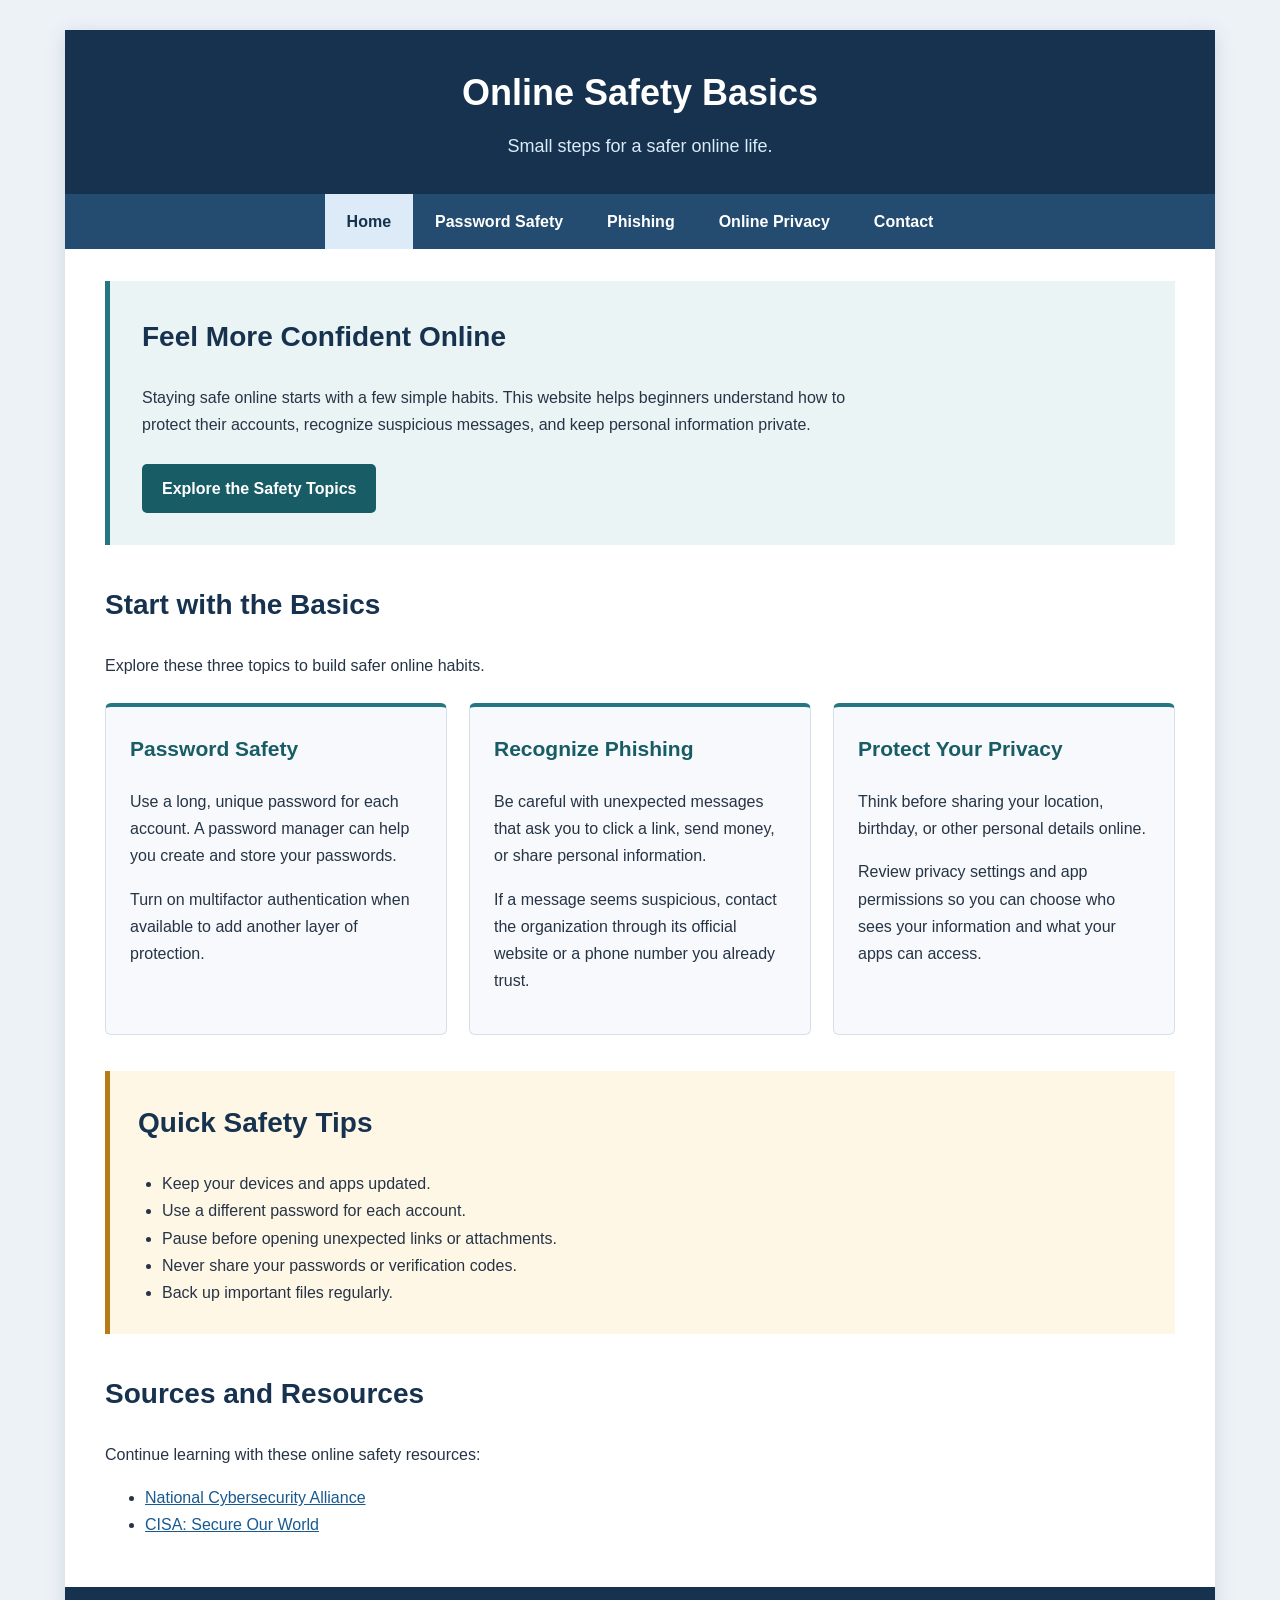
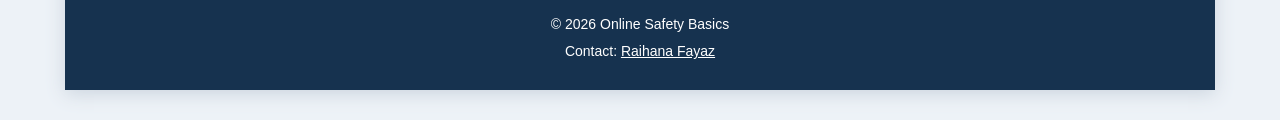
==== index.html @ 565f4356 "Add files via upload" ====
<!DOCTYPE html>
<html lang="en">
<head>
    <meta charset="UTF-8">
    <meta name="viewport" content="width=device-width, initial-scale=1.0">
    <meta name="description"
          content="Simple lessons about password safety, phishing, and online privacy for beginners.">
    <title>Online Safety Basics | Home</title>
    <link rel="stylesheet" href="style.css">
</head>
<body>
    <div id="wrapper">
        <header>
            <h1>Online Safety Basics</h1>
            <p>Small steps for a safer online life.</p>
        </header>

        <nav aria-label="Main navigation">
            <ul>
                <li><a href="index.html" aria-current="page">Home</a></li>
                <li><a href="#passwords">Password Safety</a></li>
                <li><a href="#phishing">Phishing</a></li>
                <li><a href="#privacy">Online Privacy</a></li>
                <li><a href="#contact">Contact</a></li>
            </ul>
        </nav>

        <main>
            <section class="welcome">
                <h2>Feel More Confident Online</h2>
                <p>
                    Staying safe online starts with a few simple habits.
                    This website helps beginners understand how to protect
                    their accounts, recognize suspicious messages, and
                    keep personal information private.
                </p>
                <a class="button" href="#topics">Explore the Safety Topics</a>
            </section>

            <section id="topics">
                <h2>Start with the Basics</h2>
                <p>Explore these three topics to build safer online habits.</p>

                <div class="topics">
                    <section class="card" id="passwords">
                        <h3>Password Safety</h3>
                        <p>
                            Use a long, unique password for each account.
                            A password manager can help you create and
                            store your passwords.
                        </p>
                        <p>
                            Turn on multifactor authentication when
                            available to add another layer of protection.
                        </p>
                    </section>

                    <section class="card" id="phishing">
                        <h3>Recognize Phishing</h3>
                        <p>
                            Be careful with unexpected messages that ask
                            you to click a link, send money, or share
                            personal information.
                        </p>
                        <p>
                            If a message seems suspicious, contact the
                            organization through its official website
                            or a phone number you already trust.
                        </p>
                    </section>

                    <section class="card" id="privacy">
                        <h3>Protect Your Privacy</h3>
                        <p>
                            Think before sharing your location, birthday,
                            or other personal details online.
                        </p>
                        <p>
                            Review privacy settings and app permissions
                            so you can choose who sees your information
                            and what your apps can access.
                        </p>
                    </section>
                </div>
            </section>

            <section class="tips">
                <h2>Quick Safety Tips</h2>
                <ul>
                    <li>Keep your devices and apps updated.</li>
                    <li>Use a different password for each account.</li>
                    <li>Pause before opening unexpected links or attachments.</li>
                    <li>Never share your passwords or verification codes.</li>
                    <li>Back up important files regularly.</li>
                </ul>
            </section>

            <section class="resources">
                <h2>Sources and Resources</h2>
                <p>Continue learning with these online safety resources:</p>
                <ul>
                    <li>
                        <a href="https://www.staysafeonline.org/">
                            National Cybersecurity Alliance
                        </a>
                    </li>
                    <li>
                        <a href="https://www.cisa.gov/secure-our-world">
                            CISA: Secure Our World
                        </a>
                    </li>
                </ul>
            </section>
        </main>

        <footer id="contact">
            <p>&copy; 2026 Online Safety Basics</p>
            <p>
                Contact:
                <a href="mailto:rfayaz@asu.edu">Raihana Fayaz</a>
            </p>
        </footer>
    </div>
</body>
</html>
---- style.css ----
* {
    box-sizing: border-box;
}

body {
    margin: 0;
    background-color: #edf2f7;
    color: #263445;
    font-family: Arial, Helvetica, sans-serif;
    font-size: 16px;
    line-height: 1.7;
}

#wrapper {
    max-width: 1150px;
    margin: 30px auto;
    background-color: #ffffff;
    box-shadow: 0 4px 18px #ccd5df;
}

header {
    padding: 32px 24px;
    background-color: #16324f;
    color: #ffffff;
    text-align: center;
}

h1 {
    margin: 0;
    font-size: 36px;
}

header p {
    margin: 8px 0 0;
    color: #dcebf7;
    font-size: 18px;
}

nav {
    background-color: #244b70;
}

nav ul {
    display: flex;
    justify-content: center;
    flex-wrap: wrap;
    margin: 0;
    padding: 0;
    list-style-type: none;
}

nav a {
    display: block;
    padding: 14px 22px;
    color: #ffffff;
    font-weight: bold;
    text-decoration: none;
}

nav a:hover,
nav a:focus,
nav a[aria-current="page"] {
    background-color: #dcebf7;
    color: #16324f;
}

main {
    padding: 32px 40px;
}

h2 {
    margin-top: 0;
    color: #16324f;
    font-size: 28px;
}

h3 {
    margin-top: 0;
    color: #185d65;
    font-size: 21px;
}

.welcome {
    margin-bottom: 36px;
    padding: 32px;
    background-color: #eaf4f5;
    border-left: 5px solid #247780;
}

.welcome p {
    max-width: 750px;
}

a {
    color: #175a91;
}

a:hover {
    text-decoration: none;
}

.button {
    display: inline-block;
    margin-top: 10px;
    padding: 11px 20px;
    background-color: #185d65;
    color: #ffffff;
    border-radius: 5px;
    font-weight: bold;
    text-decoration: none;
}

.button:hover,
.button:focus {
    background-color: #123f45;
}

.topics {
    display: flex;
    gap: 22px;
    margin-top: 24px;
}

.card {
    flex: 1;
    min-width: 0;
    padding: 24px;
    background-color: #f7f9fc;
    border: 1px solid #d5dfe9;
    border-top: 4px solid #247780;
    border-radius: 6px;
}

.tips {
    margin-top: 36px;
    padding: 28px;
    background-color: #fff7e6;
    border-left: 5px solid #b67b16;
}

.tips ul {
    margin-bottom: 0;
    padding-left: 24px;
}

.resources {
    margin-top: 36px;
}

footer {
    padding: 22px;
    background-color: #16324f;
    color: #ffffff;
    text-align: center;
    font-size: 14px;
}

footer p {
    margin: 4px 0;
}

footer a {
    color: #ffffff;
}

@media (max-width: 700px) {
    #wrapper {
        margin: 0;
    }

    main {
        padding: 24px 18px;
    }

    .topics {
        flex-direction: column;
    }

    h1 {
        font-size: 28px;
    }

    nav a {
        padding: 10px 14px;
    }
}
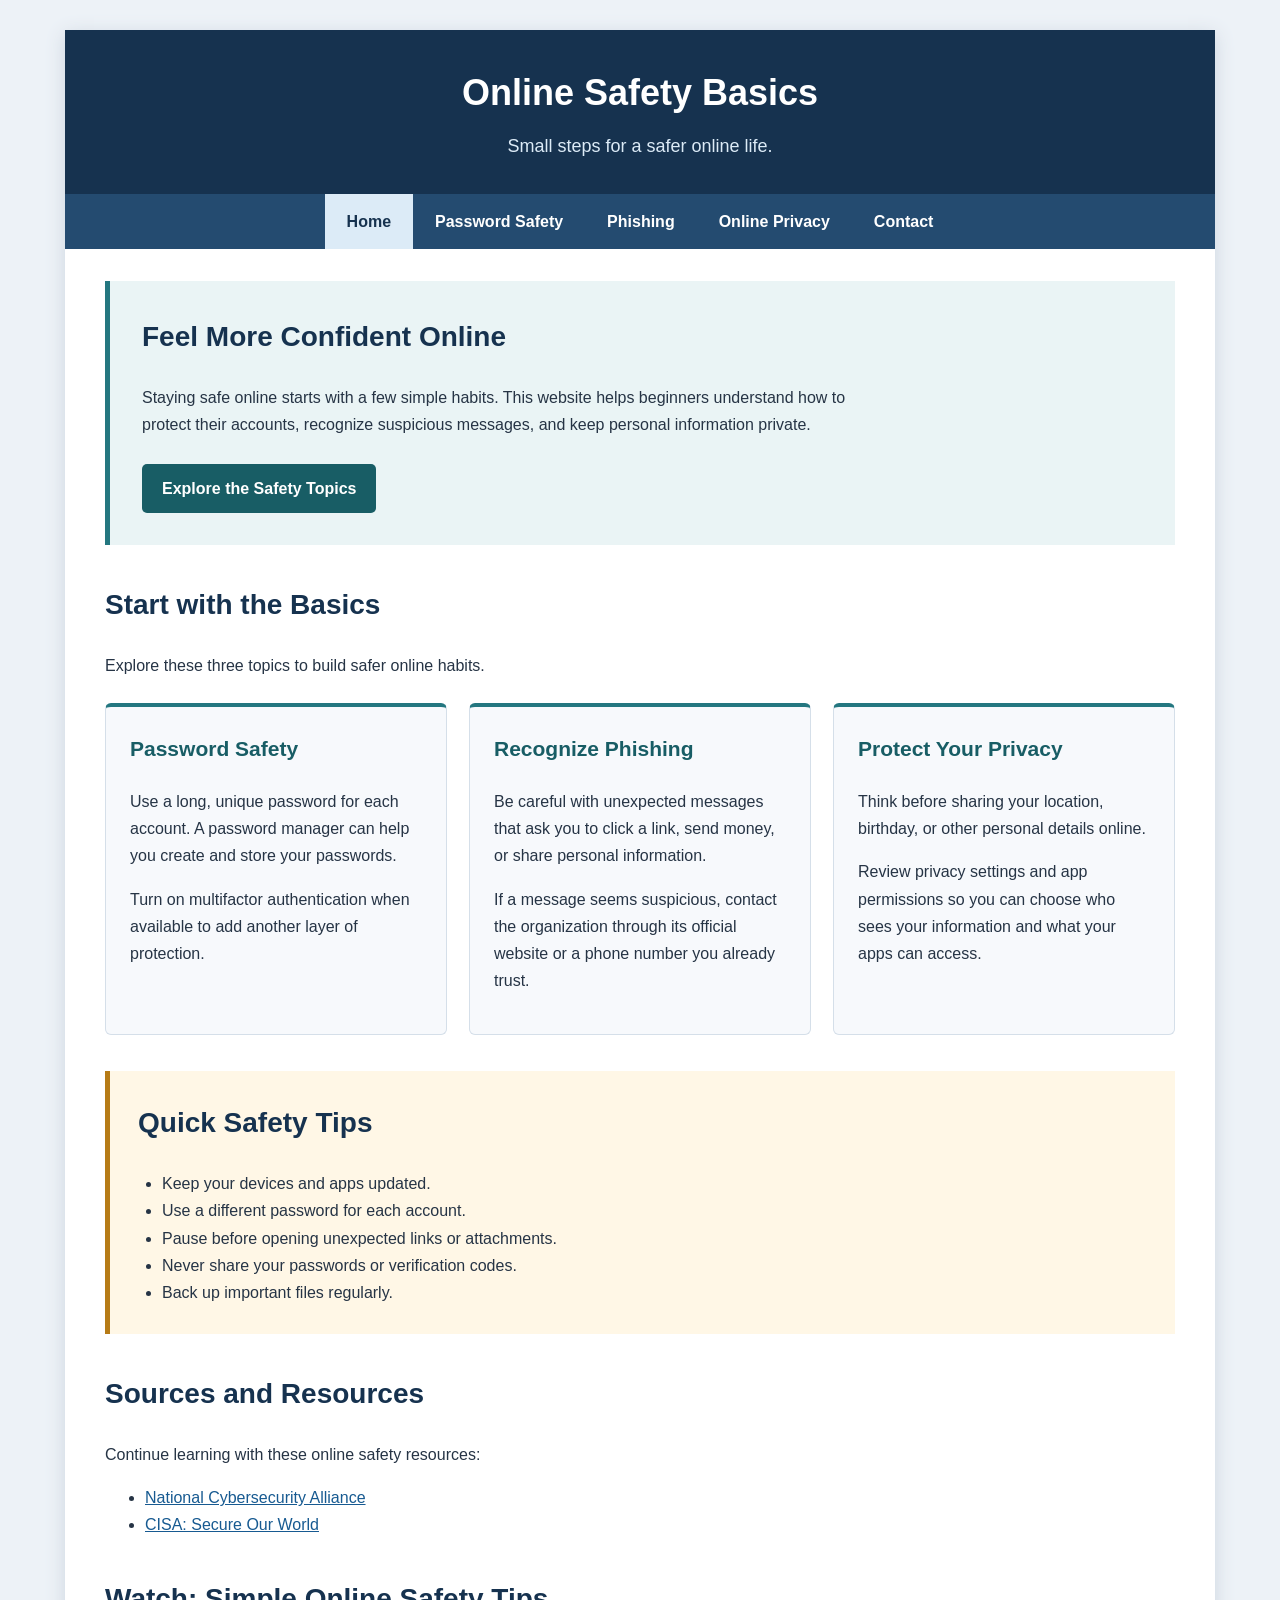
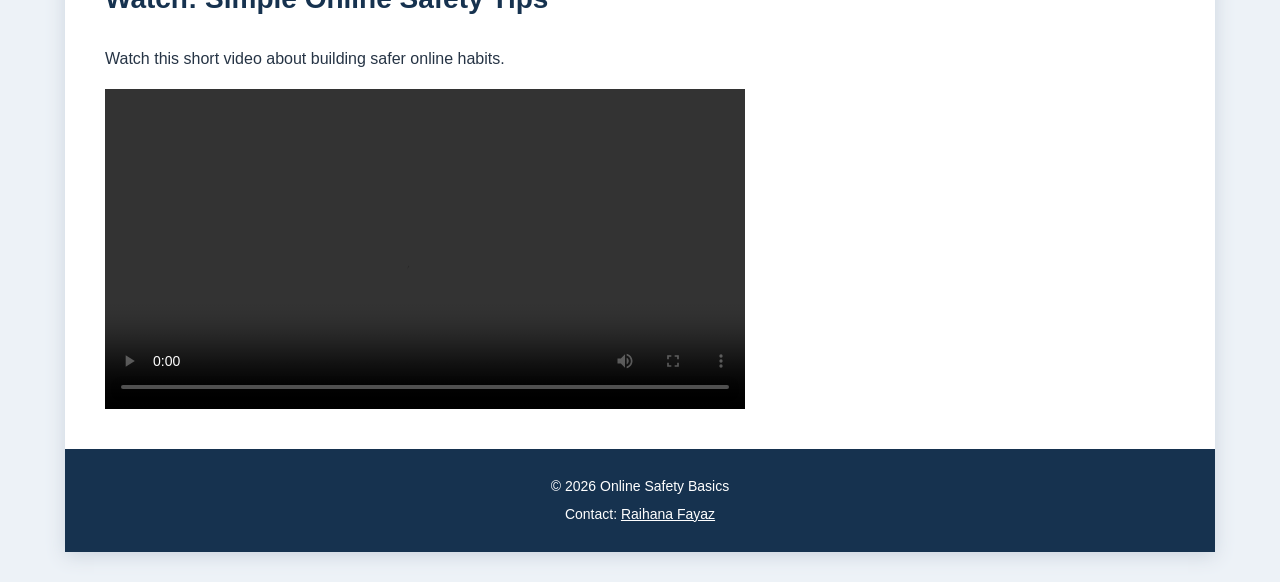
==== commit fc3ad894: "Add files via upload" ====
--- a/index.html
+++ b/index.html
@@ -1,6 +1,14 @@
 <!DOCTYPE html>
 <html lang="en">
 <head>
+    <!-- Google Analytics -->
+<script async src="https://www.googletagmanager.com/gtag/js?id=G-17QHZ6DF6H"></script>
+<script>
+  window.dataLayer = window.dataLayer || [];
+  function gtag(){dataLayer.push(arguments);}
+  gtag('js', new Date());
+  gtag('config', 'G-17QHZ6DF6H');
+</script>
     <meta charset="UTF-8">
     <meta name="viewport" content="width=device-width, initial-scale=1.0">
     <meta name="description"
@@ -18,10 +26,10 @@
         <nav aria-label="Main navigation">
             <ul>
                 <li><a href="index.html" aria-current="page">Home</a></li>
-                <li><a href="#passwords">Password Safety</a></li>
-                <li><a href="#phishing">Phishing</a></li>
-                <li><a href="#privacy">Online Privacy</a></li>
-                <li><a href="#contact">Contact</a></li>
+                <li><a href="passwords.html">Password Safety</a></li>
+                <li><a href="phishing.html">Phishing</a></li>
+                <li><a href="privacy.html">Online Privacy</a></li>
+                <li><a href="contact.html">Contact</a></li>
             </ul>
         </nav>
 
@@ -111,6 +119,14 @@
                     </li>
                 </ul>
             </section>
+            <section class="resources">
+    <h2>Watch: Simple Online Safety Tips</h2>
+    <p>Watch this short video about building safer online habits.</p>
+    <video controls preload="metadata" width="640" style="max-width: 100%;">
+        <source src="online-safety.mp4" type="video/mp4">
+        Your browser does not support this video.
+    </video>
+</section>
         </main>
 
         <footer id="contact">
--- a/style.css
+++ b/style.css
@@ -183,4 +183,15 @@
     nav a {
         padding: 10px 14px;
     }
-}+}
+/* Shared styles for the additional content pages. */
+.table-scroll { overflow-x: auto; }
+table { width: 100%; border-collapse: collapse; }
+caption { text-align: left; font-weight: bold; margin-bottom: 12px; }
+th, td { border: 1px solid #a7bdce; padding: 14px; text-align: left; vertical-align: top; }
+thead { background-color: #eaf4f5; }
+form { max-width: 650px; }
+label { display: block; margin-top: 18px; font-weight: bold; }
+input, select, textarea { width: 100%; padding: 12px; border: 1px solid #60768b; border-radius: 4px; font: inherit; }
+button { border: 0; cursor: pointer; font: inherit; }
+:focus-visible { outline: 3px solid #b67b16; outline-offset: 3px; }
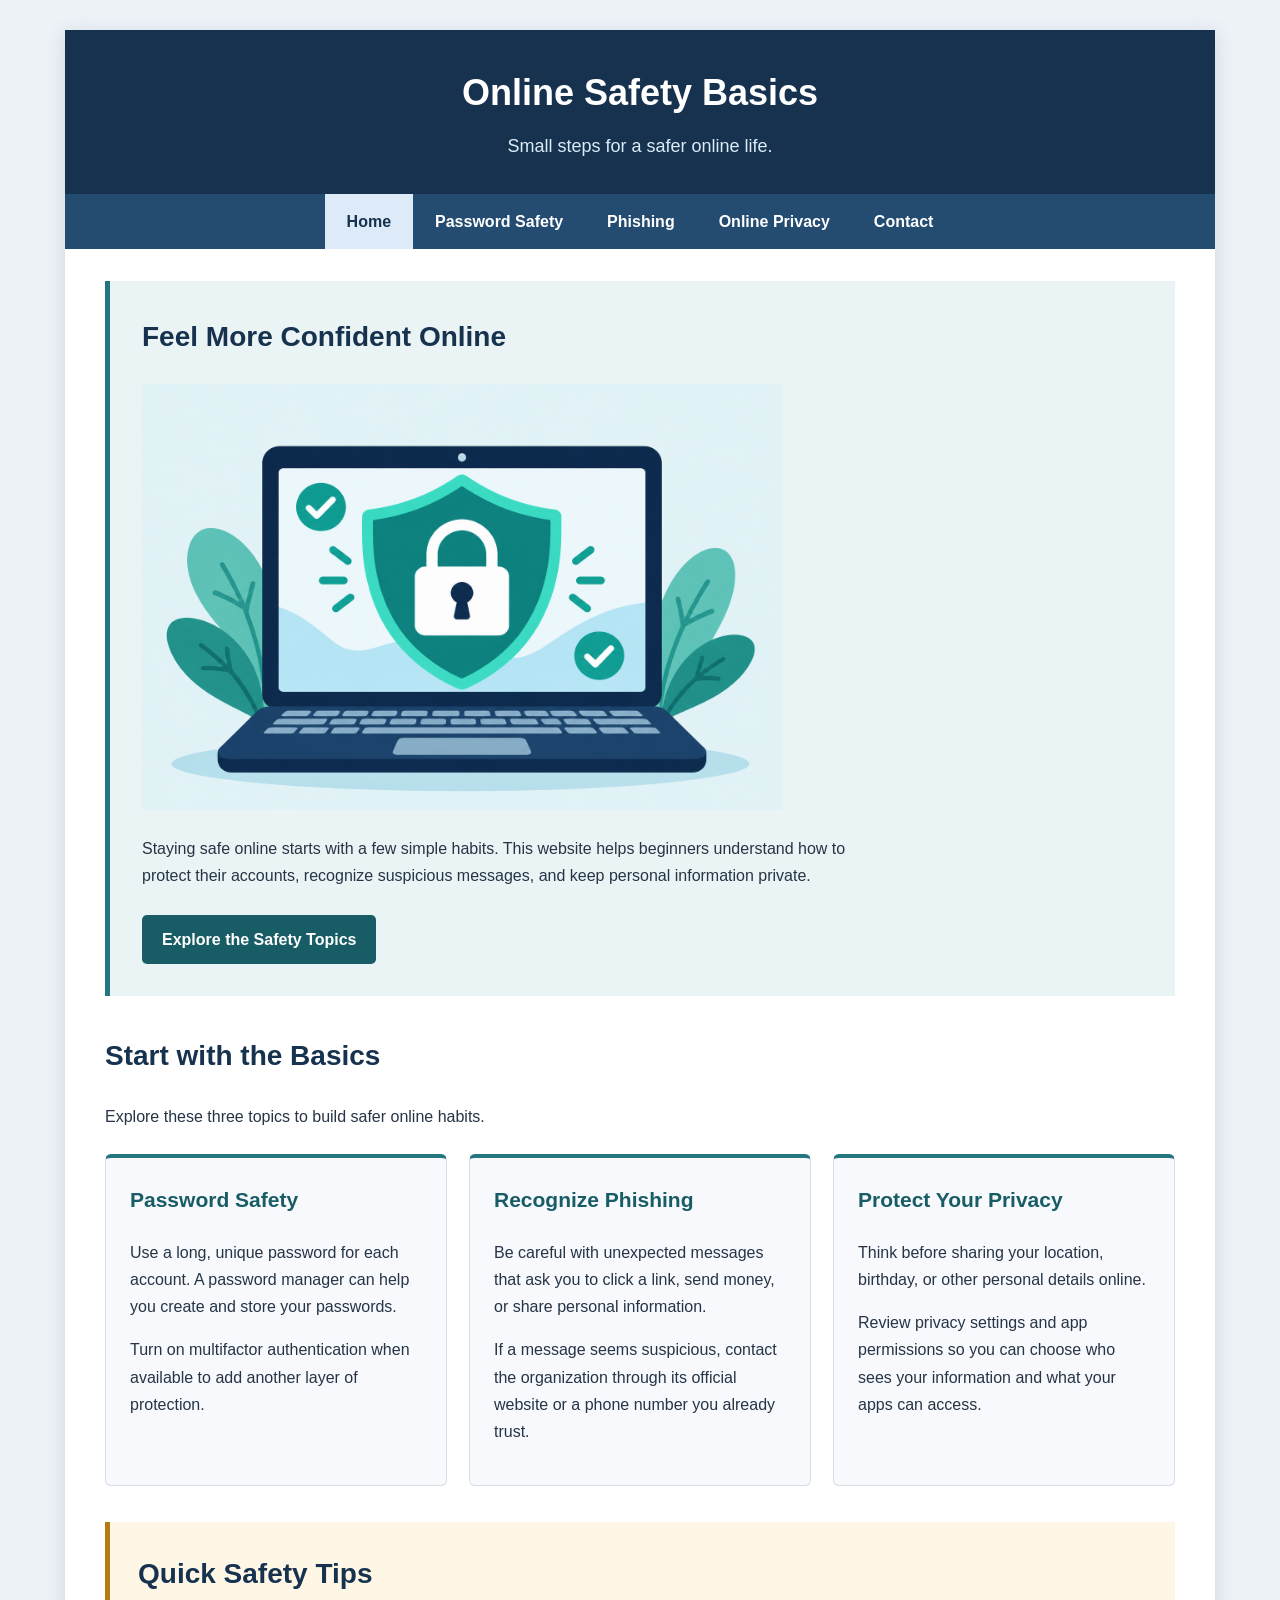
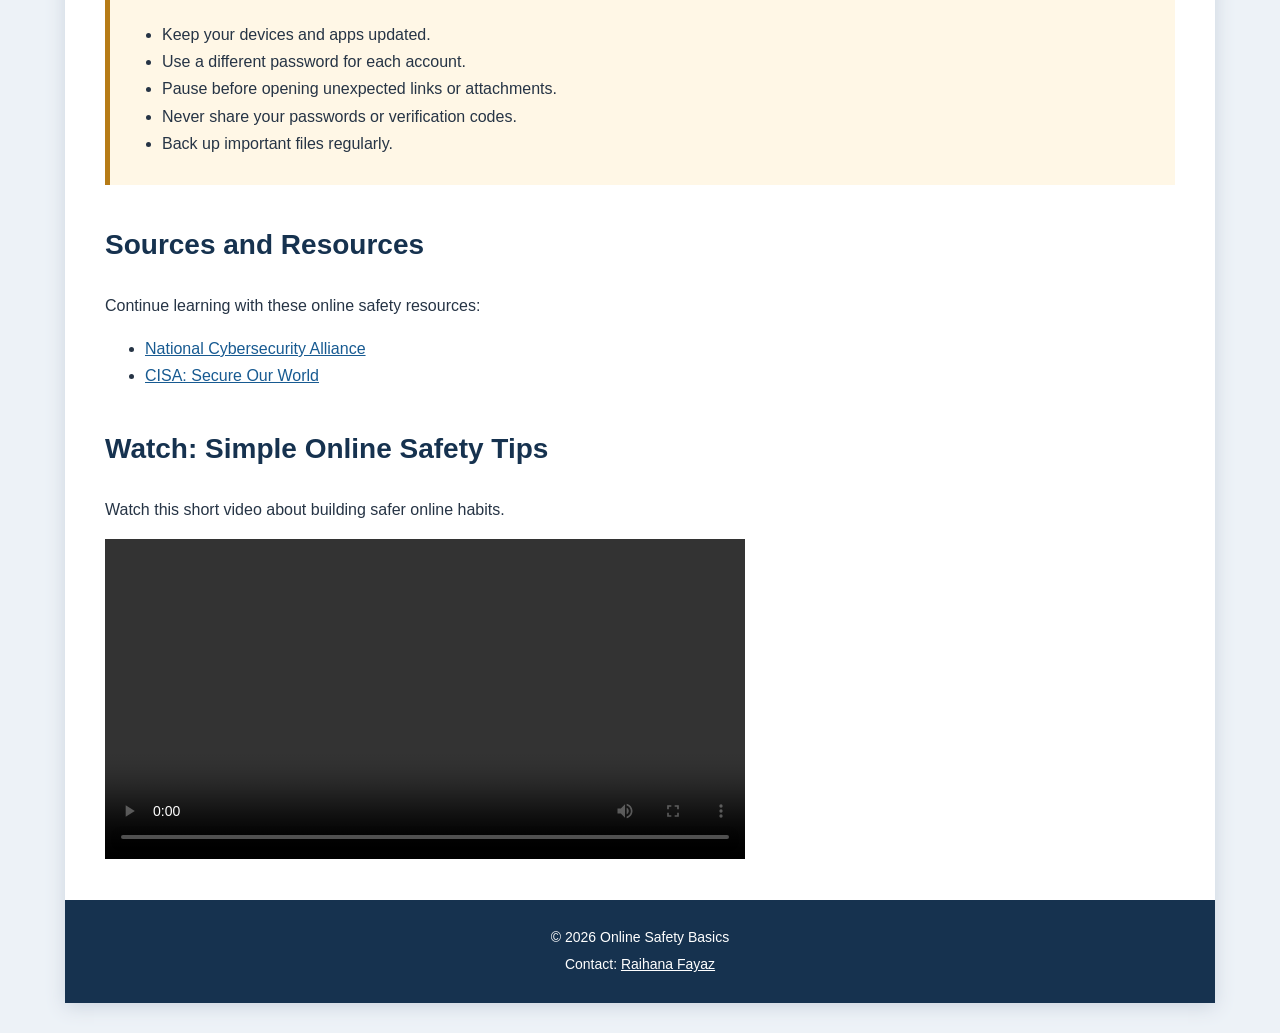
==== commit 9638f144: "Add files via upload" ====
--- a/index.html
+++ b/index.html
@@ -36,6 +36,10 @@
         <main>
             <section class="welcome">
                 <h2>Feel More Confident Online</h2>
+                <img src="online-safety.png"
+     alt="A laptop protected by a shield and padlock"
+     width="640"
+     style="max-width: 100%; height: auto;">
                 <p>
                     Staying safe online starts with a few simple habits.
                     This website helps beginners understand how to protect
